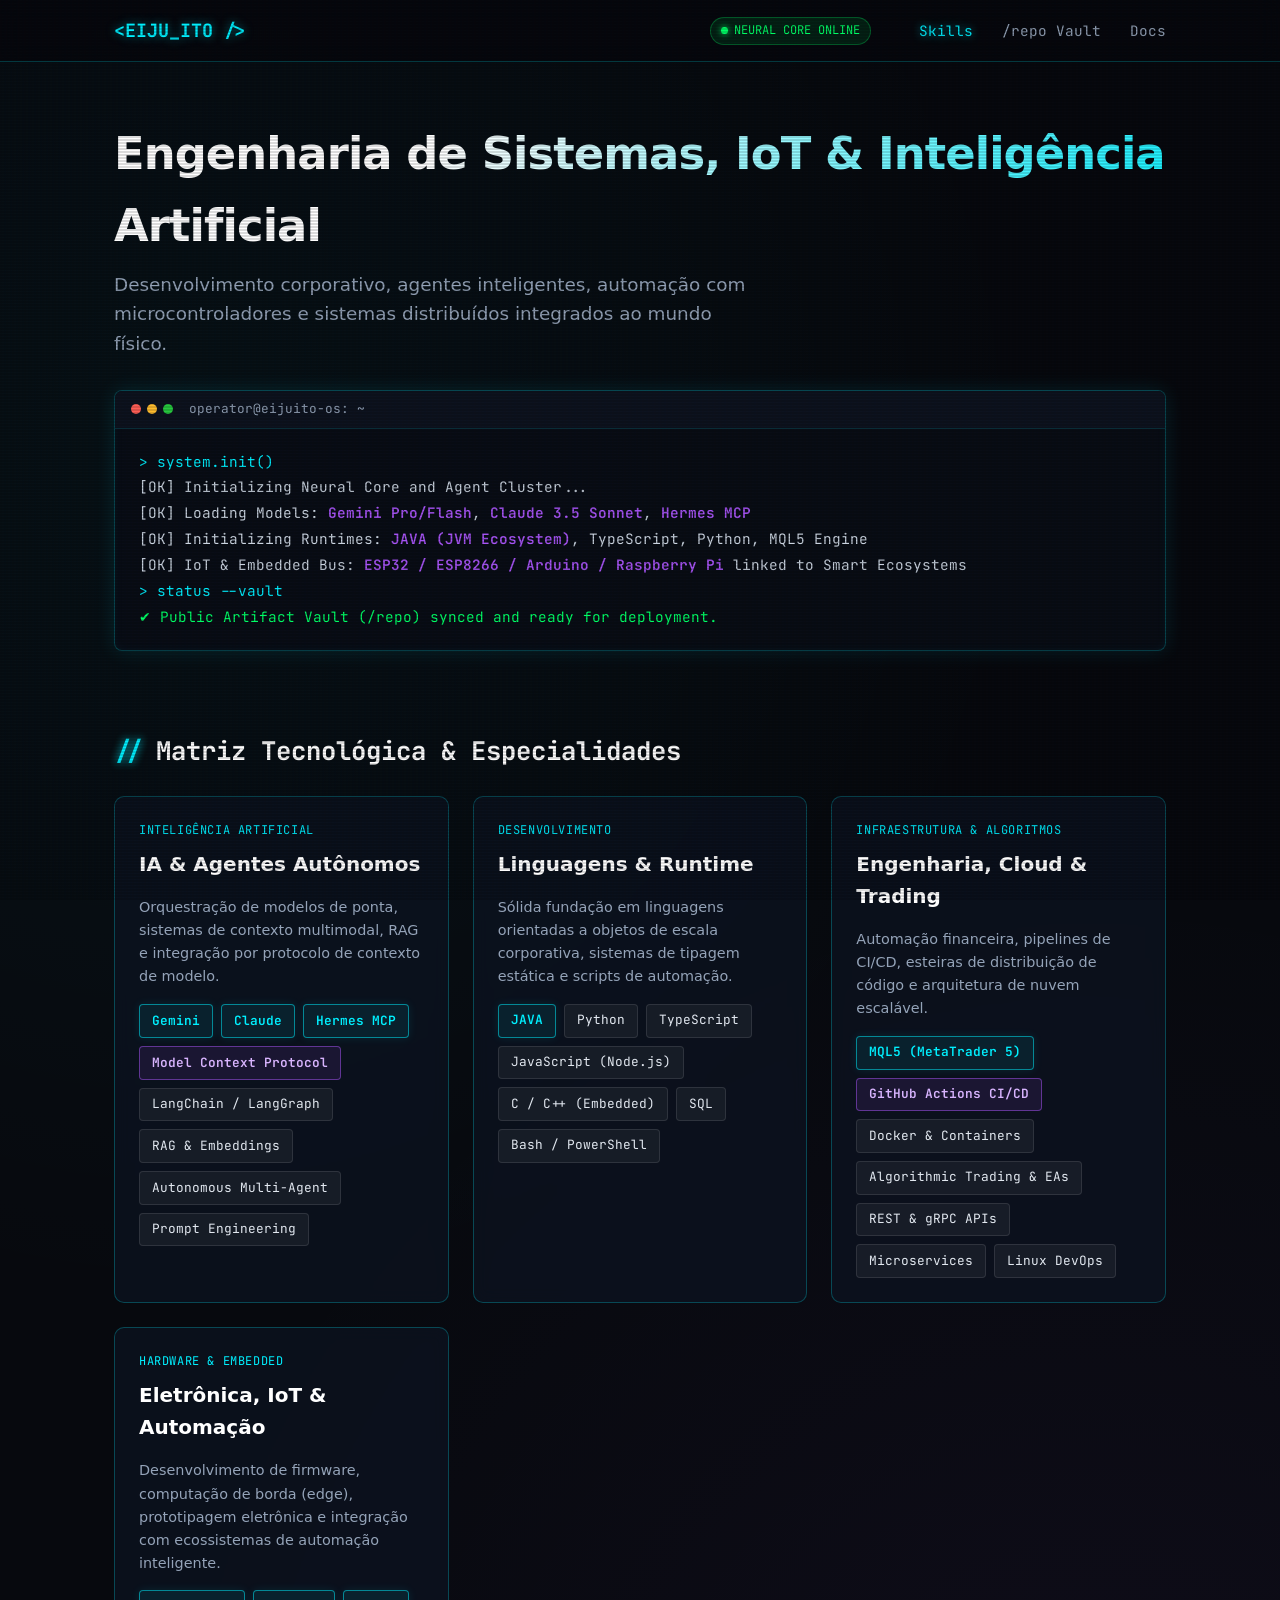
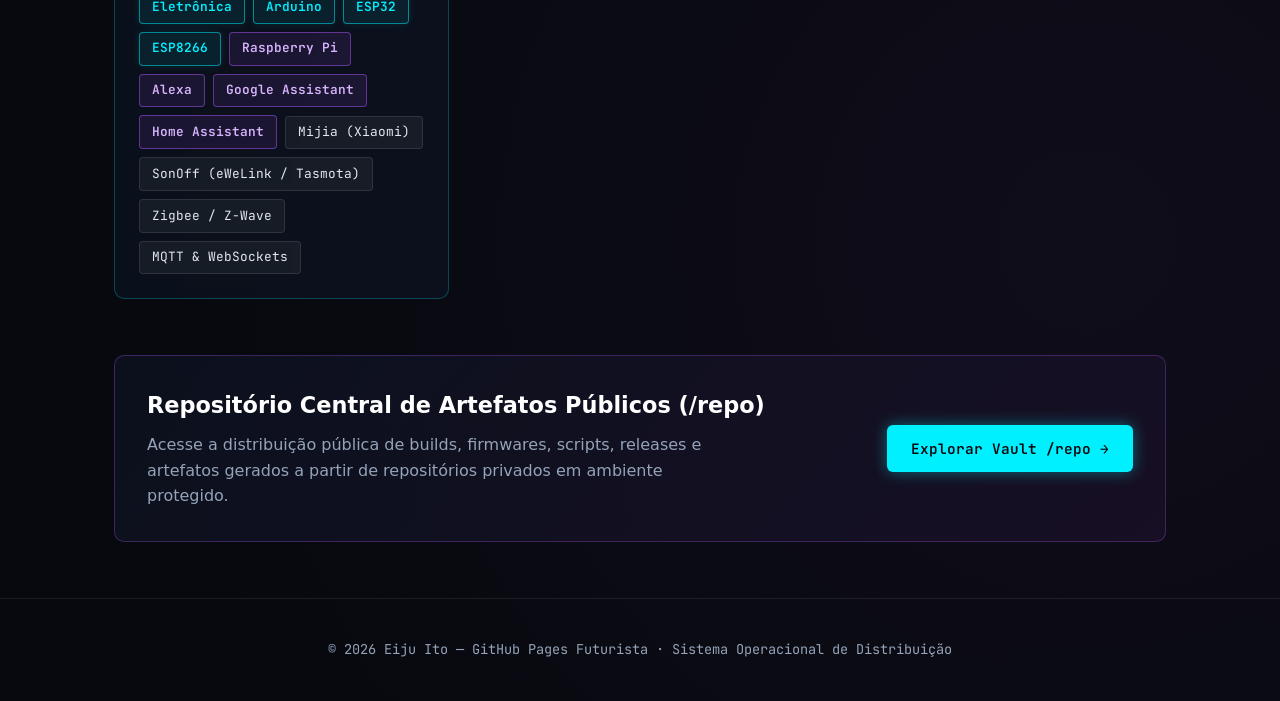
==== index.html @ 98519f4f "feat: inicializacao do github pages com design futurista HUD, vault /repo, documentacao e stack comp" ====
<!DOCTYPE html>
<html lang="pt-BR">
<head>
  <meta charset="UTF-8">
  <meta name="viewport" content="width=device-width, initial-scale=1.0">
  <title>Eiju Ito | AI & Systems Engineering HUD</title>
  <link rel="preconnect" href="https://fonts.googleapis.com">
  <link rel="preconnect" href="https://fonts.gstatic.com" crossorigin>
  <link href="https://fonts.googleapis.com/css2?family=JetBrains+Mono:wght@400;500;700&family=Plus+Jakarta+Sans:wght@400;600;800&display=swap" rel="stylesheet">
  <link rel="stylesheet" href="assets/css/main.css">
</head>
<body>

  <!-- HUD Header -->
  <header class="hud-header">
    <div class="container hud-nav">
      <a href="index.html" class="logo-hud">
        <span>&lt;EIJU_ITO /&gt;</span>
      </a>
      <div style="display: flex; align-items: center; gap: 1.5rem;">
        <span class="status-badge">
          <span class="status-dot"></span> NEURAL CORE ONLINE
        </span>
        <nav class="nav-links">
          <a href="#skills" class="active">Skills</a>
          <a href="repo/index.html">/repo Vault</a>
          <a href="docs/plano-projeto.md">Docs</a>
        </nav>
      </div>
    </div>
  </header>

  <main class="container">
    <!-- Hero Section -->
    <section class="hero">
      <h1 class="hero-title">Engenharia de Sistemas, IoT & Inteligência Artificial</h1>
      <p class="hero-subtitle">
        Desenvolvimento corporativo, agentes inteligentes, automação com microcontroladores e sistemas distribuídos integrados ao mundo físico.
      </p>

      <!-- Terminal Console Box -->
      <div class="terminal-window">
        <div class="terminal-header">
          <div class="terminal-dots">
            <span class="dot red"></span>
            <span class="dot yellow"></span>
            <span class="dot green"></span>
          </div>
          <span class="terminal-title">operator@eijuito-os: ~</span>
        </div>
        <div class="terminal-body">
          <p><span class="term-cmd">&gt; system.init()</span></p>
          <p class="term-output">[OK] Initializing Neural Core and Agent Cluster...</p>
          <p class="term-output">[OK] Loading Models: <span class="term-highlight">Gemini Pro/Flash</span>, <span class="term-highlight">Claude 3.5 Sonnet</span>, <span class="term-highlight">Hermes MCP</span></p>
          <p class="term-output">[OK] Initializing Runtimes: <span class="term-highlight">JAVA (JVM Ecosystem)</span>, TypeScript, Python, MQL5 Engine</p>
          <p class="term-output">[OK] IoT &amp; Embedded Bus: <span class="term-highlight">ESP32 / ESP8266 / Arduino / Raspberry Pi</span> linked to Smart Ecosystems</p>
          <p><span class="term-cmd">&gt; status --vault</span></p>
          <p class="term-success">&#x2714; Public Artifact Vault (/repo) synced and ready for deployment.</p>
        </div>
      </div>
    </section>

    <!-- Skills Matrix Section -->
    <section id="skills">
      <h2 class="section-title">Matriz Tecnológica & Especialidades</h2>
      
      <div class="skills-matrix">
        
        <!-- IA & Agentes -->
        <div class="hud-card">
          <div class="card-tag">Inteligência Artificial</div>
          <h3>IA & Agentes Autônomos</h3>
          <p style="color: var(--text-muted); font-size: 0.9rem;">
            Orquestração de modelos de ponta, sistemas de contexto multimodal, RAG e integração por protocolo de contexto de modelo.
          </p>
          <div class="badge-cloud">
            <span class="tech-badge lead">Gemini</span>
            <span class="tech-badge lead">Claude</span>
            <span class="tech-badge lead">Hermes MCP</span>
            <span class="tech-badge special">Model Context Protocol</span>
            <span class="tech-badge">LangChain / LangGraph</span>
            <span class="tech-badge">RAG & Embeddings</span>
            <span class="tech-badge">Autonomous Multi-Agent</span>
            <span class="tech-badge">Prompt Engineering</span>
          </div>
        </div>

        <!-- Linguagens & Runtime -->
        <div class="hud-card">
          <div class="card-tag">Desenvolvimento</div>
          <h3>Linguagens & Runtime</h3>
          <p style="color: var(--text-muted); font-size: 0.9rem;">
            Sólida fundação em linguagens orientadas a objetos de escala corporativa, sistemas de tipagem estática e scripts de automação.
          </p>
          <div class="badge-cloud">
            <span class="tech-badge lead">JAVA</span>
            <span class="tech-badge">Python</span>
            <span class="tech-badge">TypeScript</span>
            <span class="tech-badge">JavaScript (Node.js)</span>
            <span class="tech-badge">C / C++ (Embedded)</span>
            <span class="tech-badge">SQL</span>
            <span class="tech-badge">Bash / PowerShell</span>
          </div>
        </div>

        <!-- Engenharia & Cloud -->
        <div class="hud-card">
          <div class="card-tag">Infraestrutura & Algoritmos</div>
          <h3>Engenharia, Cloud & Trading</h3>
          <p style="color: var(--text-muted); font-size: 0.9rem;">
            Automação financeira, pipelines de CI/CD, esteiras de distribuição de código e arquitetura de nuvem escalável.
          </p>
          <div class="badge-cloud">
            <span class="tech-badge lead">MQL5 (MetaTrader 5)</span>
            <span class="tech-badge special">GitHub Actions CI/CD</span>
            <span class="tech-badge">Docker & Containers</span>
            <span class="tech-badge">Algorithmic Trading & EAs</span>
            <span class="tech-badge">REST & gRPC APIs</span>
            <span class="tech-badge">Microservices</span>
            <span class="tech-badge">Linux DevOps</span>
          </div>
        </div>

        <!-- Eletrônica, IoT & Automação Residencial -->
        <div class="hud-card">
          <div class="card-tag">Hardware & Embedded</div>
          <h3>Eletrônica, IoT & Automação</h3>
          <p style="color: var(--text-muted); font-size: 0.9rem;">
            Desenvolvimento de firmware, computação de borda (edge), prototipagem eletrônica e integração com ecossistemas de automação inteligente.
          </p>
          <div class="badge-cloud">
            <span class="tech-badge lead">Eletrônica</span>
            <span class="tech-badge lead">Arduino</span>
            <span class="tech-badge lead">ESP32</span>
            <span class="tech-badge lead">ESP8266</span>
            <span class="tech-badge special">Raspberry Pi</span>
            <span class="tech-badge special">Alexa</span>
            <span class="tech-badge special">Google Assistant</span>
            <span class="tech-badge special">Home Assistant</span>
            <span class="tech-badge">Mijia (Xiaomi)</span>
            <span class="tech-badge">SonOff (eWeLink / Tasmota)</span>
            <span class="tech-badge">Zigbee / Z-Wave</span>
            <span class="tech-badge">MQTT & WebSockets</span>
          </div>
        </div>

      </div>
    </section>

    <!-- Artifacts Vault Banner -->
    <section class="vault-banner">
      <div class="vault-info">
        <h3>Repositório Central de Artefatos Públicos (/repo)</h3>
        <p>
          Acesse a distribuição pública de builds, firmwares, scripts, releases e artefatos gerados a partir de repositórios privados em ambiente protegido.
        </p>
      </div>
      <a href="repo/index.html" class="btn-cyber">
        Explorar Vault /repo &rarr;
      </a>
    </section>
  </main>

  <footer>
    <div class="container">
      <p>&copy; 2026 Eiju Ito — GitHub Pages Futurista &middot; Sistema Operacional de Distribuição</p>
    </div>
  </footer>

</body>
</html>
---- assets/css/main.css ----
/* ==========================================================================
   Cyberpunk / Sci-Fi HUD Theme - eijuito.github.io
   ========================================================================== */

:root {
  --bg-dark: #07090e;
  --bg-card: rgba(13, 19, 33, 0.75);
  --bg-card-hover: rgba(20, 29, 50, 0.9);
  --border-neon: rgba(0, 240, 255, 0.25);
  --border-neon-bright: #00f0ff;
  --cyan-glow: #00f0ff;
  --purple-glow: #a855f7;
  --green-glow: #00ff66;
  --text-main: #f1f5f9;
  --text-muted: #94a3b8;
  --font-mono: 'JetBrains Mono', 'Fira Code', Consolas, Monaco, monospace;
  --font-sans: system-ui, -apple-system, BlinkMacSystemFont, 'Segoe UI', Roboto, sans-serif;
}

* {
  box-sizing: border-box;
  margin: 0;
  padding: 0;
}

body {
  background-color: var(--bg-dark);
  color: var(--text-main);
  font-family: var(--font-sans);
  line-height: 1.6;
  position: relative;
  overflow-x: hidden;
  background-image: 
    radial-gradient(circle at 15% 20%, rgba(0, 240, 255, 0.04) 0%, transparent 40%),
    radial-gradient(circle at 85% 80%, rgba(168, 85, 247, 0.05) 0%, transparent 45%);
}

/* Efeito de scanline sutil */
body::before {
  content: " ";
  display: block;
  position: fixed;
  top: 0; left: 0; bottom: 0; right: 0;
  background: linear-gradient(rgba(18, 16, 16, 0) 50%, rgba(0, 0, 0, 0.2) 50%), linear-gradient(90deg, rgba(255, 0, 0, 0.01), rgba(0, 255, 0, 0.005), rgba(0, 0, 255, 0.01));
  z-index: 100;
  background-size: 100% 3px, 6px 100%;
  pointer-events: none;
  opacity: 0.7;
}

.container {
  width: 100%;
  max-width: 1100px;
  margin: 0 auto;
  padding: 0 1.5rem;
  position: relative;
  z-index: 2;
}

/* HUD Top Header */
.hud-header {
  border-bottom: 1px solid var(--border-neon);
  background: rgba(7, 9, 14, 0.85);
  backdrop-filter: blur(12px);
  position: sticky;
  top: 0;
  z-index: 50;
  padding: 1rem 0;
}

.hud-nav {
  display: flex;
  justify-content: space-between;
  align-items: center;
}

.logo-hud {
  font-family: var(--font-mono);
  font-weight: 700;
  font-size: 1.15rem;
  color: var(--cyan-glow);
  text-shadow: 0 0 10px rgba(0, 240, 255, 0.5);
  text-decoration: none;
  display: flex;
  align-items: center;
  gap: 0.5rem;
}

.status-badge {
  display: inline-flex;
  align-items: center;
  gap: 0.4rem;
  font-size: 0.75rem;
  font-family: var(--font-mono);
  color: var(--green-glow);
  background: rgba(0, 255, 102, 0.1);
  padding: 0.2rem 0.6rem;
  border-radius: 9999px;
  border: 1px solid rgba(0, 255, 102, 0.3);
}

.status-dot {
  width: 7px;
  height: 7px;
  background-color: var(--green-glow);
  border-radius: 50%;
  box-shadow: 0 0 6px var(--green-glow);
  animation: pulse 2s infinite;
}

@keyframes pulse {
  0%, 100% { opacity: 1; transform: scale(1); }
  50% { opacity: 0.4; transform: scale(0.9); }
}

.nav-links a {
  color: var(--text-muted);
  text-decoration: none;
  font-family: var(--font-mono);
  font-size: 0.9rem;
  margin-left: 1.5rem;
  transition: all 0.2s ease;
}

.nav-links a:hover, .nav-links a.active {
  color: var(--cyan-glow);
  text-shadow: 0 0 8px rgba(0, 240, 255, 0.6);
}

/* Hero & Terminal Section */
.hero {
  padding: 3.5rem 0 2rem;
}

.hero-title {
  font-size: 2.8rem;
  font-weight: 800;
  letter-spacing: -0.02em;
  background: linear-gradient(135deg, #ffffff 30%, var(--cyan-glow) 100%);
  -webkit-background-clip: text;
  -webkit-text-fill-color: transparent;
  margin-bottom: 0.5rem;
}

.hero-subtitle {
  color: var(--text-muted);
  font-size: 1.15rem;
  margin-bottom: 2rem;
  max-width: 650px;
}

/* Terminal Console Box */
.terminal-window {
  background: rgba(10, 14, 23, 0.95);
  border: 1px solid var(--border-neon);
  border-radius: 8px;
  box-shadow: 0 0 20px rgba(0, 240, 255, 0.12), inset 0 0 10px rgba(0, 240, 255, 0.05);
  overflow: hidden;
  margin-bottom: 3rem;
  font-family: var(--font-mono);
}

.terminal-header {
  background: #0d131f;
  padding: 0.5rem 1rem;
  display: flex;
  align-items: center;
  border-bottom: 1px solid rgba(0, 240, 255, 0.15);
}

.terminal-dots {
  display: flex;
  gap: 6px;
}

.dot {
  width: 10px;
  height: 10px;
  border-radius: 50%;
}
.dot.red { background: #ff5f56; }
.dot.yellow { background: #ffbd2e; }
.dot.green { background: #27c93f; }

.terminal-title {
  color: var(--text-muted);
  font-size: 0.8rem;
  margin-left: 1rem;
}

.terminal-body {
  padding: 1.25rem 1.5rem;
  font-size: 0.9rem;
  line-height: 1.8;
}

.term-cmd { color: var(--cyan-glow); }
.term-success { color: var(--green-glow); }
.term-output { color: #cbd5e1; }
.term-highlight { color: var(--purple-glow); font-weight: 600; }

/* HUD Matrix Grid (Skills / Stacks) */
.section-title {
  font-size: 1.6rem;
  font-weight: 700;
  margin-bottom: 1.5rem;
  display: flex;
  align-items: center;
  gap: 0.75rem;
  font-family: var(--font-mono);
  color: #fff;
}

.section-title::before {
  content: "//";
  color: var(--cyan-glow);
  text-shadow: 0 0 8px var(--cyan-glow);
}

.skills-matrix {
  display: grid;
  grid-template-columns: repeat(auto-fit, minmax(320px, 1fr));
  gap: 1.5rem;
  margin-bottom: 3.5rem;
}

.hud-card {
  background: var(--bg-card);
  border: 1px solid var(--border-neon);
  border-radius: 10px;
  padding: 1.5rem;
  backdrop-filter: blur(8px);
  position: relative;
  transition: all 0.3s cubic-bezier(0.16, 1, 0.3, 1);
}

.hud-card::after {
  content: '';
  position: absolute;
  top: 0; left: 0;
  width: 100%; height: 2px;
  background: linear-gradient(90deg, transparent, var(--cyan-glow), transparent);
  opacity: 0;
  transition: opacity 0.3s;
}

.hud-card:hover {
  transform: translateY(-4px);
  border-color: var(--cyan-glow);
  box-shadow: 0 6px 25px rgba(0, 240, 255, 0.15);
  background: var(--bg-card-hover);
}

.hud-card:hover::after {
  opacity: 1;
}

.card-tag {
  font-family: var(--font-mono);
  font-size: 0.75rem;
  letter-spacing: 0.05em;
  color: var(--cyan-glow);
  margin-bottom: 0.5rem;
  text-transform: uppercase;
}

.hud-card h3 {
  font-size: 1.25rem;
  margin-bottom: 1rem;
  color: #ffffff;
}

.badge-cloud {
  display: flex;
  flex-wrap: wrap;
  gap: 0.5rem;
  margin-top: 1rem;
}

.tech-badge {
  font-family: var(--font-mono);
  font-size: 0.8rem;
  background: rgba(255, 255, 255, 0.05);
  border: 1px solid rgba(255, 255, 255, 0.1);
  padding: 0.35rem 0.75rem;
  border-radius: 4px;
  color: #e2e8f0;
  transition: all 0.2s;
}

.tech-badge.lead {
  border-color: rgba(0, 240, 255, 0.5);
  background: rgba(0, 240, 255, 0.08);
  color: var(--cyan-glow);
  font-weight: 600;
  box-shadow: 0 0 10px rgba(0, 240, 255, 0.1);
}

.tech-badge.special {
  border-color: rgba(168, 85, 247, 0.5);
  background: rgba(168, 85, 247, 0.1);
  color: #d8b4fe;
  font-weight: 600;
}

.hud-card:hover .tech-badge:hover {
  background: rgba(0, 240, 255, 0.18);
  border-color: var(--cyan-glow);
  color: #fff;
}

/* Vault / Repositories Banner */
.vault-banner {
  background: linear-gradient(135deg, rgba(13, 19, 33, 0.8) 0%, rgba(26, 16, 40, 0.8) 100%);
  border: 1px solid rgba(168, 85, 247, 0.3);
  border-radius: 10px;
  padding: 2rem;
  margin-bottom: 3.5rem;
  display: flex;
  justify-content: space-between;
  align-items: center;
  flex-wrap: wrap;
  gap: 1.5rem;
}

.vault-info h3 {
  font-size: 1.4rem;
  color: #fff;
  margin-bottom: 0.5rem;
}

.vault-info p {
  color: var(--text-muted);
  max-width: 600px;
}

.btn-cyber {
  display: inline-flex;
  align-items: center;
  gap: 0.6rem;
  font-family: var(--font-mono);
  font-size: 0.9rem;
  font-weight: 600;
  color: #07090e;
  background: var(--cyan-glow);
  padding: 0.75rem 1.5rem;
  border-radius: 6px;
  text-decoration: none;
  box-shadow: 0 0 15px rgba(0, 240, 255, 0.4);
  transition: all 0.25s ease;
}

.btn-cyber:hover {
  background: #ffffff;
  box-shadow: 0 0 25px rgba(0, 240, 255, 0.8);
  transform: translateY(-2px);
}

/* Table styling for repo view */
.table-responsive {
  overflow-x: auto;
  border: 1px solid var(--border-neon);
  border-radius: 8px;
  background: var(--bg-card);
}

table {
  width: 100%;
  border-collapse: collapse;
}

th, td {
  padding: 1rem 1.25rem;
  text-align: left;
  border-bottom: 1px solid rgba(255, 255, 255, 0.05);
}

th {
  background: rgba(0, 240, 255, 0.05);
  font-family: var(--font-mono);
  font-size: 0.85rem;
  color: var(--cyan-glow);
  text-transform: uppercase;
  letter-spacing: 0.05em;
}

td {
  font-size: 0.95rem;
}

.btn-download {
  display: inline-block;
  background: rgba(0, 240, 255, 0.1);
  color: var(--cyan-glow);
  border: 1px solid rgba(0, 240, 255, 0.3);
  padding: 0.4rem 0.9rem;
  border-radius: 4px;
  text-decoration: none;
  font-family: var(--font-mono);
  font-size: 0.85rem;
  transition: all 0.2s;
}

.btn-download:hover {
  background: var(--cyan-glow);
  color: #000;
  box-shadow: 0 0 12px rgba(0, 240, 255, 0.5);
}

/* Footer */
footer {
  border-top: 1px solid rgba(255, 255, 255, 0.08);
  padding: 2.5rem 0;
  text-align: center;
  font-family: var(--font-mono);
  font-size: 0.85rem;
  color: var(--text-muted);
}
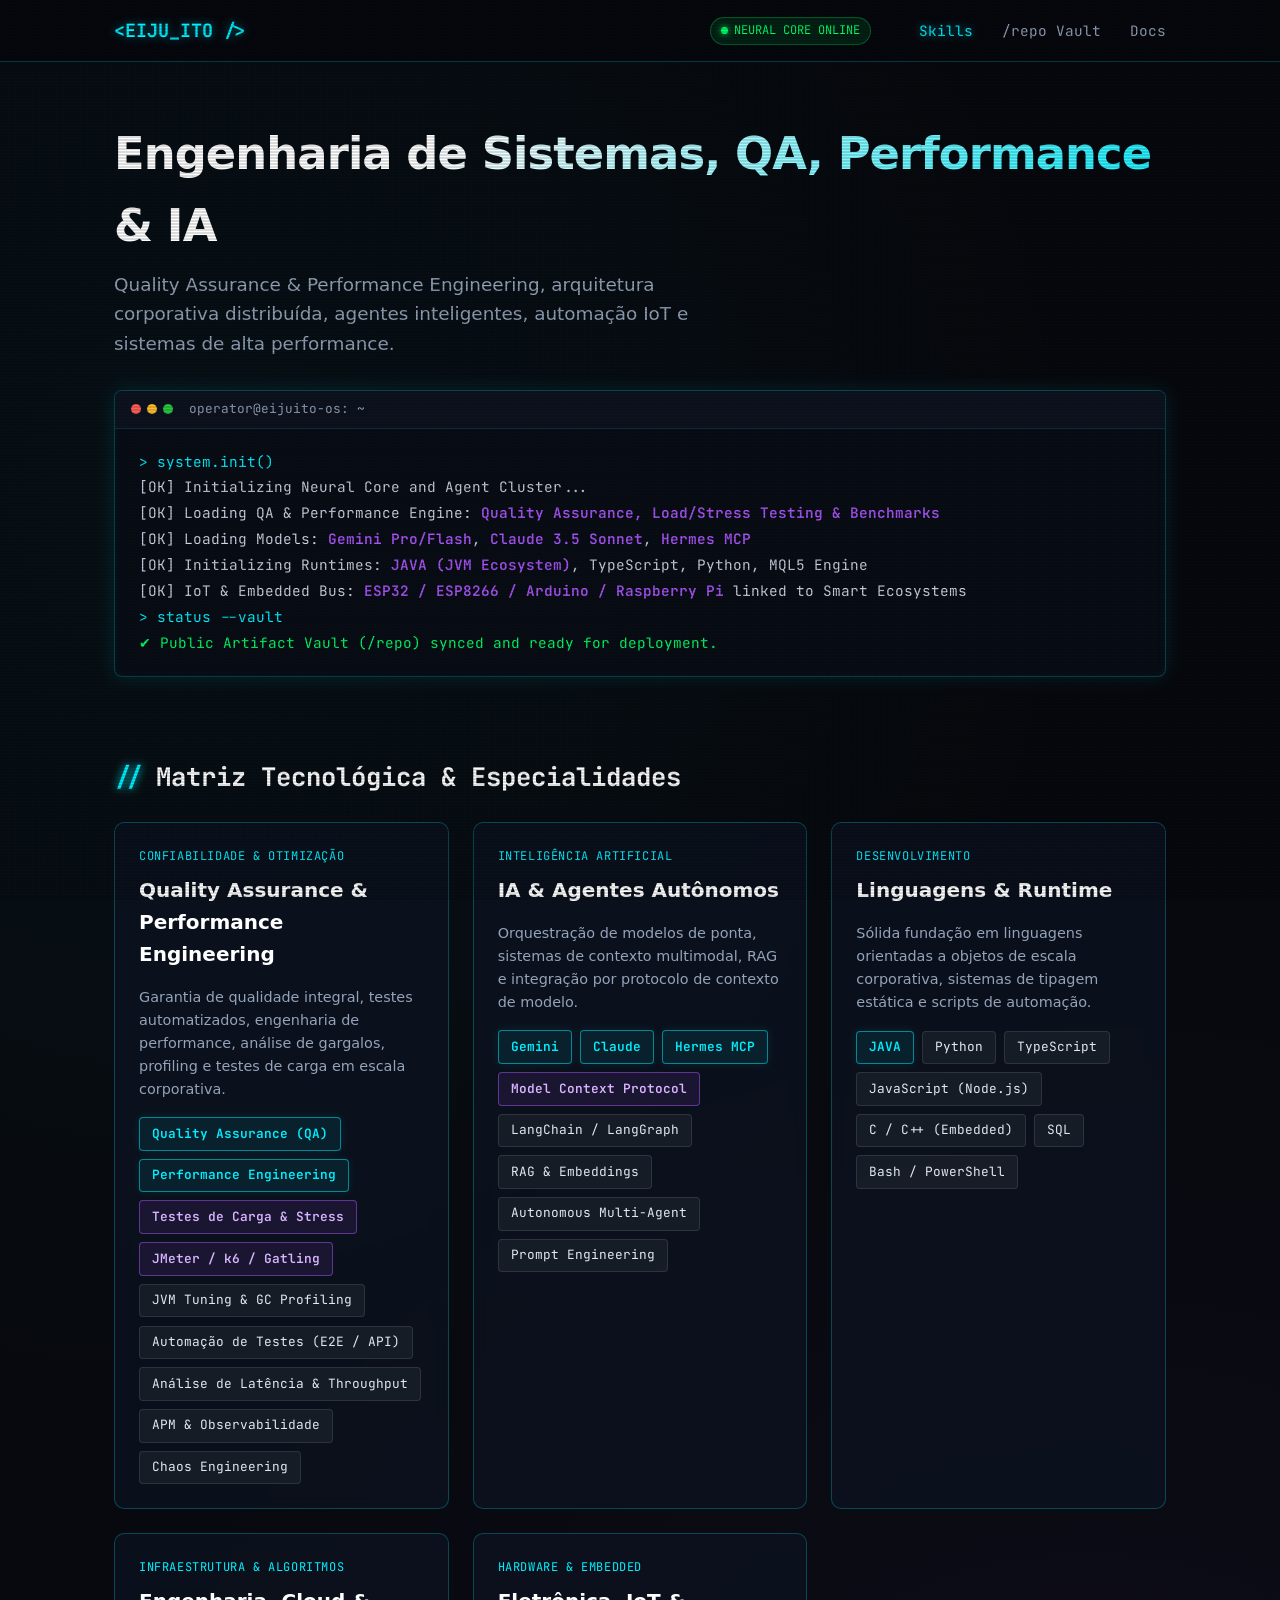
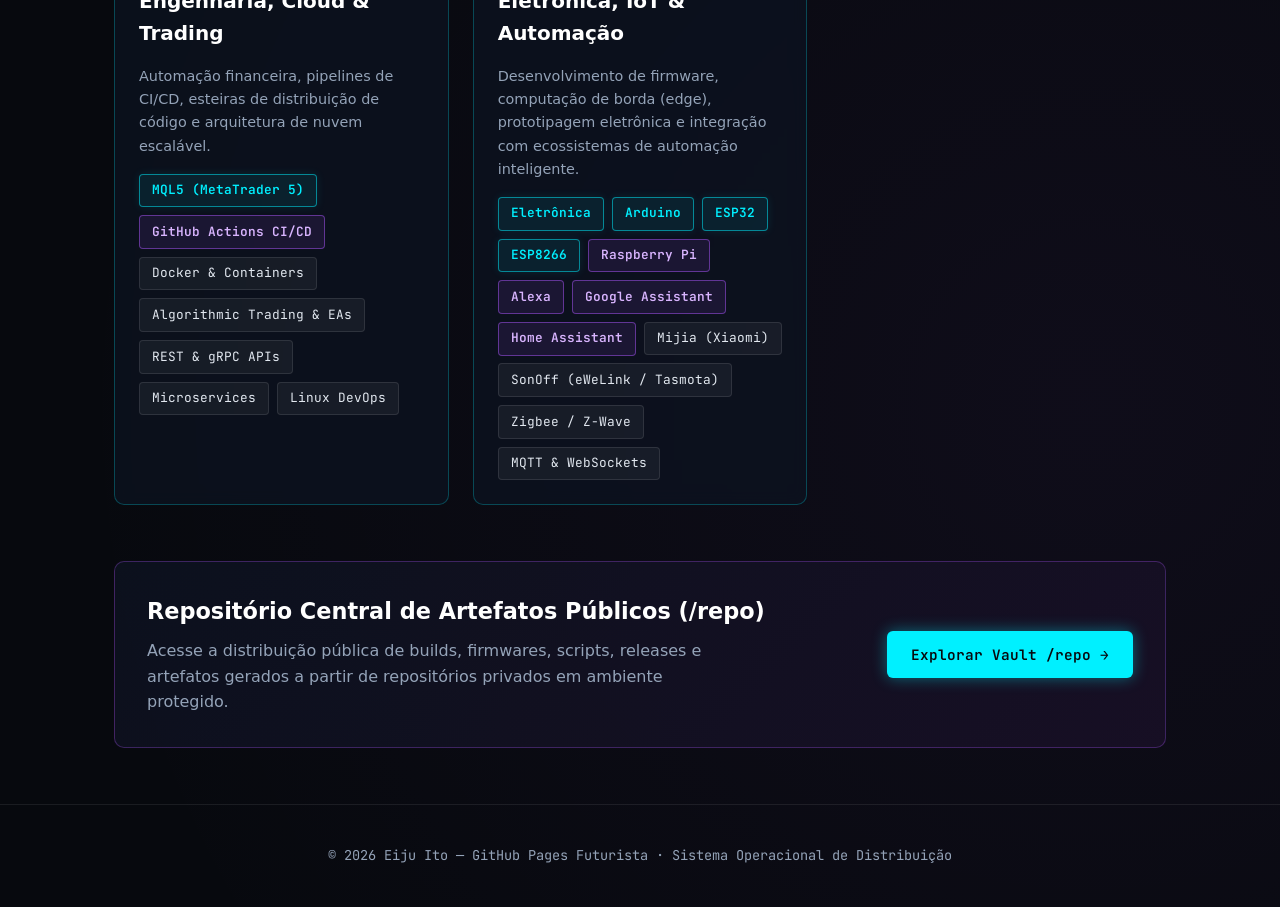
==== commit 38983623: "feat: adicionar Quality Assurance e Performance Engineer na stack e docs" ====
--- a/index.html
+++ b/index.html
@@ -33,9 +33,9 @@
   <main class="container">
     <!-- Hero Section -->
     <section class="hero">
-      <h1 class="hero-title">Engenharia de Sistemas, IoT & Inteligência Artificial</h1>
+      <h1 class="hero-title">Engenharia de Sistemas, QA, Performance &amp; IA</h1>
       <p class="hero-subtitle">
-        Desenvolvimento corporativo, agentes inteligentes, automação com microcontroladores e sistemas distribuídos integrados ao mundo físico.
+        Quality Assurance &amp; Performance Engineering, arquitetura corporativa distribuída, agentes inteligentes, automação IoT e sistemas de alta performance.
       </p>
 
       <!-- Terminal Console Box -->
@@ -51,6 +51,7 @@
         <div class="terminal-body">
           <p><span class="term-cmd">&gt; system.init()</span></p>
           <p class="term-output">[OK] Initializing Neural Core and Agent Cluster...</p>
+          <p class="term-output">[OK] Loading QA &amp; Performance Engine: <span class="term-highlight">Quality Assurance, Load/Stress Testing &amp; Benchmarks</span></p>
           <p class="term-output">[OK] Loading Models: <span class="term-highlight">Gemini Pro/Flash</span>, <span class="term-highlight">Claude 3.5 Sonnet</span>, <span class="term-highlight">Hermes MCP</span></p>
           <p class="term-output">[OK] Initializing Runtimes: <span class="term-highlight">JAVA (JVM Ecosystem)</span>, TypeScript, Python, MQL5 Engine</p>
           <p class="term-output">[OK] IoT &amp; Embedded Bus: <span class="term-highlight">ESP32 / ESP8266 / Arduino / Raspberry Pi</span> linked to Smart Ecosystems</p>
@@ -66,6 +67,26 @@
       
       <div class="skills-matrix">
         
+        <!-- QA & Performance Engineering -->
+        <div class="hud-card">
+          <div class="card-tag">Confiabilidade &amp; Otimização</div>
+          <h3>Quality Assurance &amp; Performance Engineering</h3>
+          <p style="color: var(--text-muted); font-size: 0.9rem;">
+            Garantia de qualidade integral, testes automatizados, engenharia de performance, análise de gargalos, profiling e testes de carga em escala corporativa.
+          </p>
+          <div class="badge-cloud">
+            <span class="tech-badge lead">Quality Assurance (QA)</span>
+            <span class="tech-badge lead">Performance Engineering</span>
+            <span class="tech-badge special">Testes de Carga &amp; Stress</span>
+            <span class="tech-badge special">JMeter / k6 / Gatling</span>
+            <span class="tech-badge">JVM Tuning &amp; GC Profiling</span>
+            <span class="tech-badge">Automação de Testes (E2E / API)</span>
+            <span class="tech-badge">Análise de Latência &amp; Throughput</span>
+            <span class="tech-badge">APM &amp; Observabilidade</span>
+            <span class="tech-badge">Chaos Engineering</span>
+          </div>
+        </div>
+
         <!-- IA & Agentes -->
         <div class="hud-card">
           <div class="card-tag">Inteligência Artificial</div>
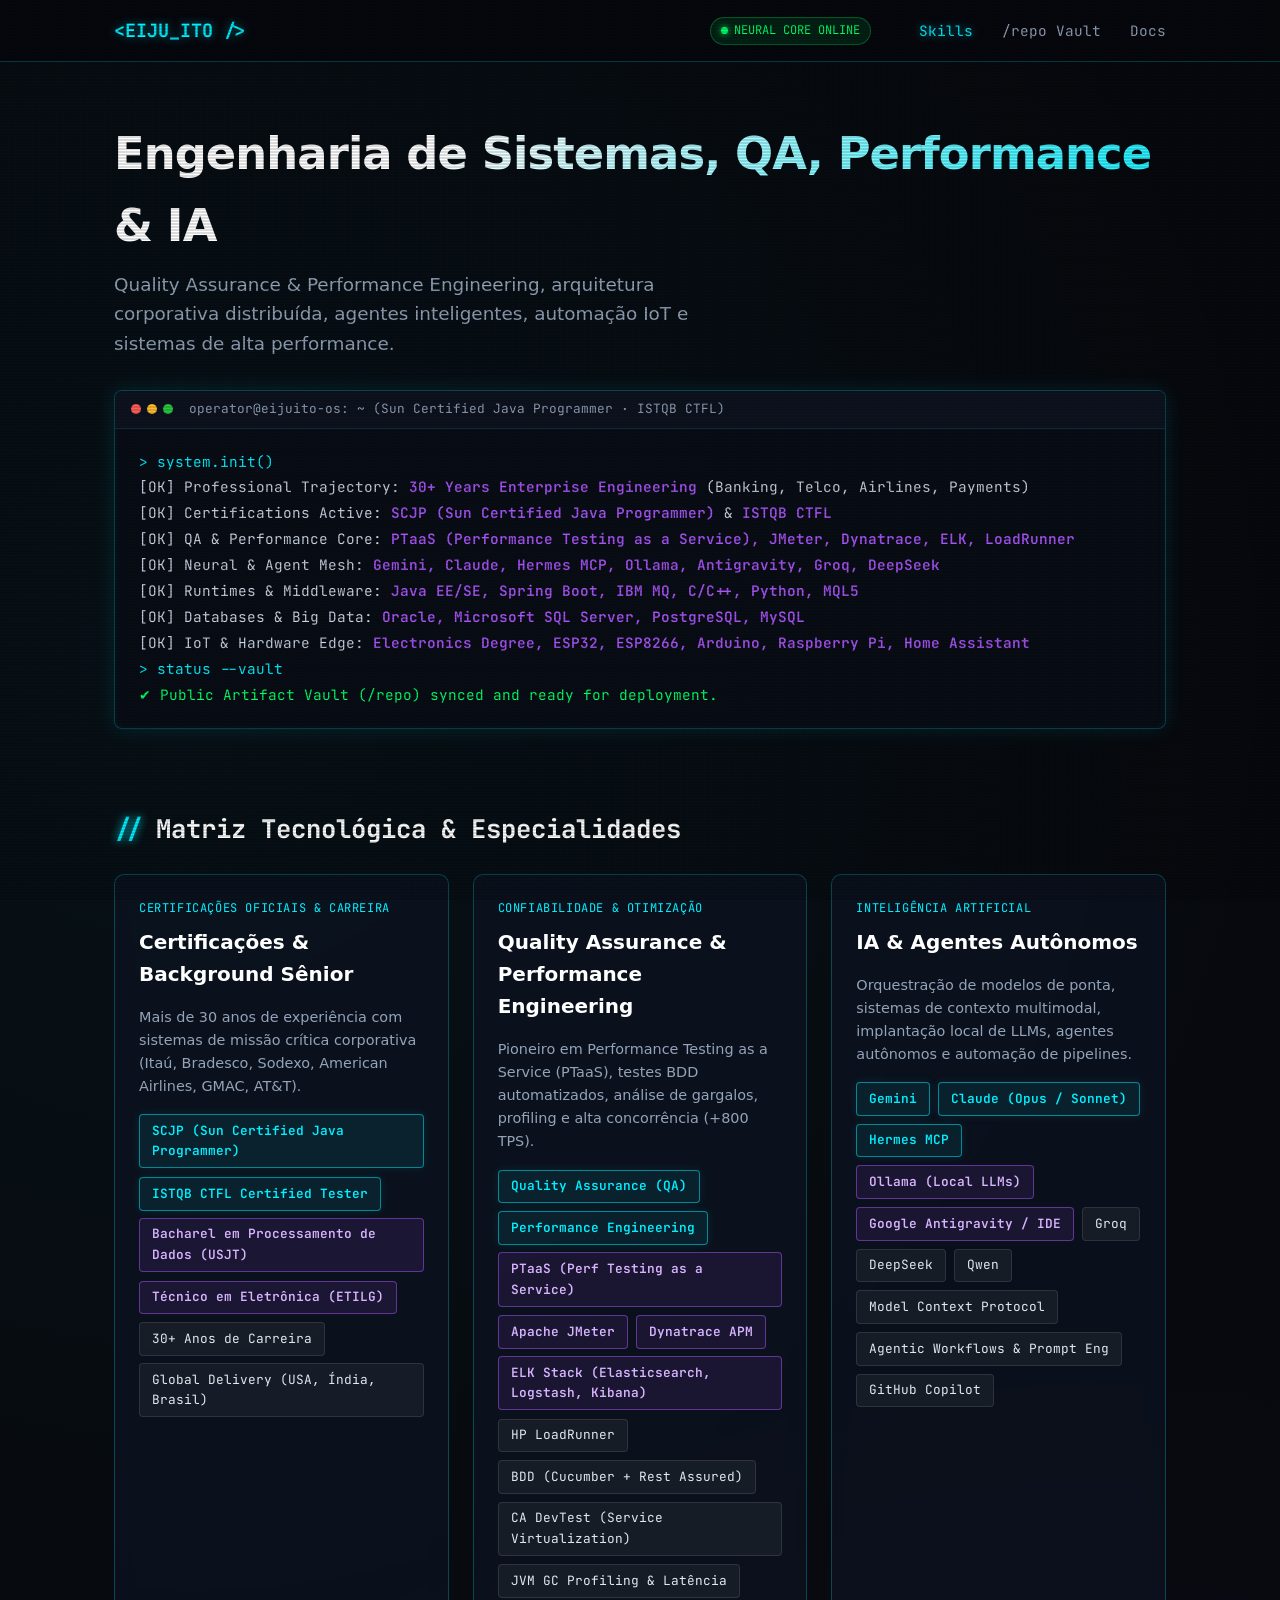
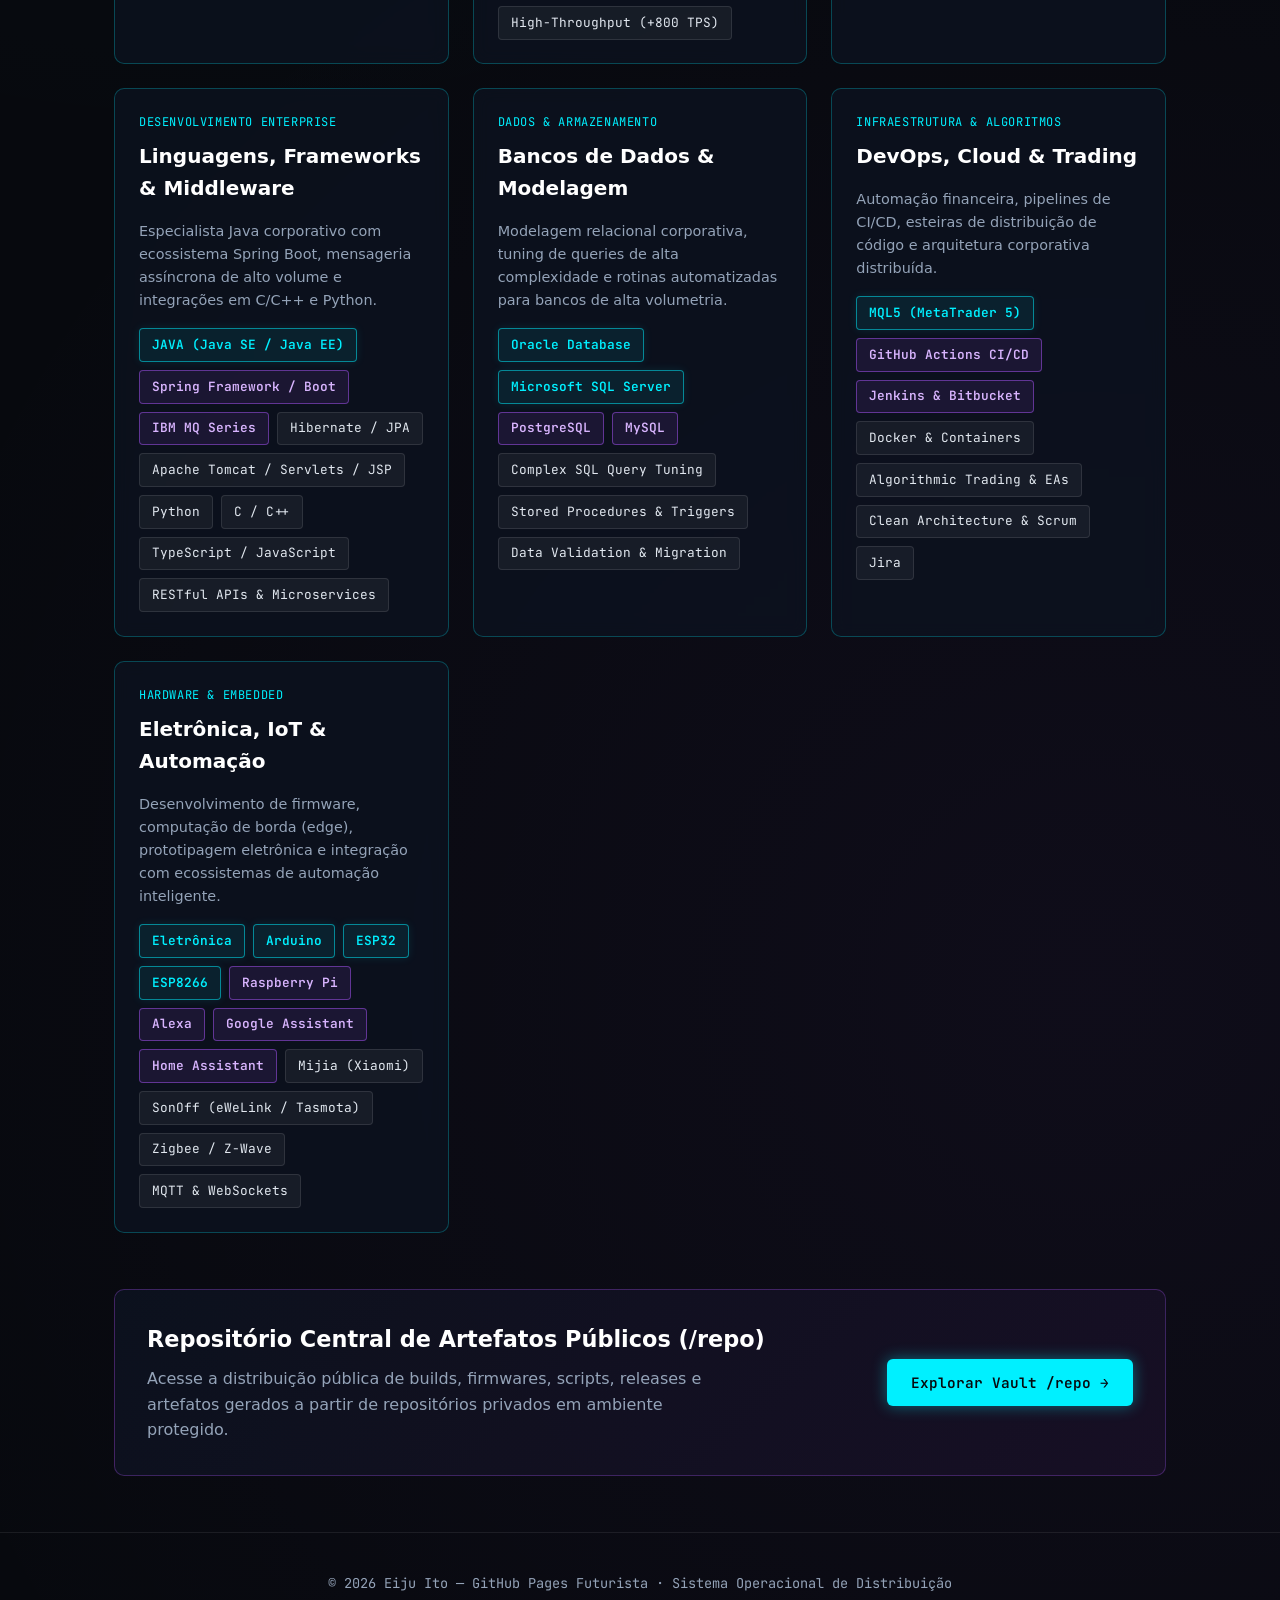
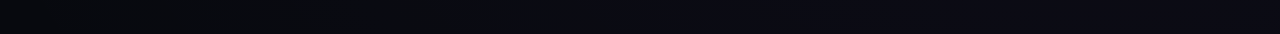
==== commit 50dabda9: "feat: alinhar stack e destaques tecnicos com o curriculo executivo oficial" ====
--- a/index.html
+++ b/index.html
@@ -46,15 +46,17 @@
             <span class="dot yellow"></span>
             <span class="dot green"></span>
           </div>
-          <span class="terminal-title">operator@eijuito-os: ~</span>
+          <span class="terminal-title">operator@eijuito-os: ~ (Sun Certified Java Programmer &middot; ISTQB CTFL)</span>
         </div>
         <div class="terminal-body">
           <p><span class="term-cmd">&gt; system.init()</span></p>
-          <p class="term-output">[OK] Initializing Neural Core and Agent Cluster...</p>
-          <p class="term-output">[OK] Loading QA &amp; Performance Engine: <span class="term-highlight">Quality Assurance, Load/Stress Testing &amp; Benchmarks</span></p>
-          <p class="term-output">[OK] Loading Models: <span class="term-highlight">Gemini Pro/Flash</span>, <span class="term-highlight">Claude 3.5 Sonnet</span>, <span class="term-highlight">Hermes MCP</span></p>
-          <p class="term-output">[OK] Initializing Runtimes: <span class="term-highlight">JAVA (JVM Ecosystem)</span>, TypeScript, Python, MQL5 Engine</p>
-          <p class="term-output">[OK] IoT &amp; Embedded Bus: <span class="term-highlight">ESP32 / ESP8266 / Arduino / Raspberry Pi</span> linked to Smart Ecosystems</p>
+          <p class="term-output">[OK] Professional Trajectory: <span class="term-highlight">30+ Years Enterprise Engineering</span> (Banking, Telco, Airlines, Payments)</p>
+          <p class="term-output">[OK] Certifications Active: <span class="term-highlight">SCJP (Sun Certified Java Programmer)</span> &amp; <span class="term-highlight">ISTQB CTFL</span></p>
+          <p class="term-output">[OK] QA &amp; Performance Core: <span class="term-highlight">PTaaS (Performance Testing as a Service), JMeter, Dynatrace, ELK, LoadRunner</span></p>
+          <p class="term-output">[OK] Neural &amp; Agent Mesh: <span class="term-highlight">Gemini, Claude, Hermes MCP, Ollama, Antigravity, Groq, DeepSeek</span></p>
+          <p class="term-output">[OK] Runtimes &amp; Middleware: <span class="term-highlight">Java EE/SE, Spring Boot, IBM MQ, C/C++, Python, MQL5</span></p>
+          <p class="term-output">[OK] Databases &amp; Big Data: <span class="term-highlight">Oracle, Microsoft SQL Server, PostgreSQL, MySQL</span></p>
+          <p class="term-output">[OK] IoT &amp; Hardware Edge: <span class="term-highlight">Electronics Degree, ESP32, ESP8266, Arduino, Raspberry Pi, Home Assistant</span></p>
           <p><span class="term-cmd">&gt; status --vault</span></p>
           <p class="term-success">&#x2714; Public Artifact Vault (/repo) synced and ready for deployment.</p>
         </div>
@@ -67,78 +69,120 @@
       
       <div class="skills-matrix">
         
+        <!-- Certificações & Formação Oficial -->
+        <div class="hud-card">
+          <div class="card-tag">Certificações Oficiais &amp; Carreira</div>
+          <h3>Certificações &amp; Background Sênior</h3>
+          <p style="color: var(--text-muted); font-size: 0.9rem;">
+            Mais de 30 anos de experiência com sistemas de missão crítica corporativa (Itaú, Bradesco, Sodexo, American Airlines, GMAC, AT&amp;T).
+          </p>
+          <div class="badge-cloud">
+            <span class="tech-badge lead">SCJP (Sun Certified Java Programmer)</span>
+            <span class="tech-badge lead">ISTQB CTFL Certified Tester</span>
+            <span class="tech-badge special">Bacharel em Processamento de Dados (USJT)</span>
+            <span class="tech-badge special">Técnico em Eletrônica (ETILG)</span>
+            <span class="tech-badge">30+ Anos de Carreira</span>
+            <span class="tech-badge">Global Delivery (USA, Índia, Brasil)</span>
+          </div>
+        </div>
+
         <!-- QA & Performance Engineering -->
         <div class="hud-card">
           <div class="card-tag">Confiabilidade &amp; Otimização</div>
           <h3>Quality Assurance &amp; Performance Engineering</h3>
           <p style="color: var(--text-muted); font-size: 0.9rem;">
-            Garantia de qualidade integral, testes automatizados, engenharia de performance, análise de gargalos, profiling e testes de carga em escala corporativa.
+            Pioneiro em Performance Testing as a Service (PTaaS), testes BDD automatizados, análise de gargalos, profiling e alta concorrência (+800 TPS).
           </p>
           <div class="badge-cloud">
             <span class="tech-badge lead">Quality Assurance (QA)</span>
             <span class="tech-badge lead">Performance Engineering</span>
-            <span class="tech-badge special">Testes de Carga &amp; Stress</span>
-            <span class="tech-badge special">JMeter / k6 / Gatling</span>
-            <span class="tech-badge">JVM Tuning &amp; GC Profiling</span>
-            <span class="tech-badge">Automação de Testes (E2E / API)</span>
-            <span class="tech-badge">Análise de Latência &amp; Throughput</span>
-            <span class="tech-badge">APM &amp; Observabilidade</span>
-            <span class="tech-badge">Chaos Engineering</span>
+            <span class="tech-badge special">PTaaS (Perf Testing as a Service)</span>
+            <span class="tech-badge special">Apache JMeter</span>
+            <span class="tech-badge special">Dynatrace APM</span>
+            <span class="tech-badge special">ELK Stack (Elasticsearch, Logstash, Kibana)</span>
+            <span class="tech-badge">HP LoadRunner</span>
+            <span class="tech-badge">BDD (Cucumber + Rest Assured)</span>
+            <span class="tech-badge">CA DevTest (Service Virtualization)</span>
+            <span class="tech-badge">JVM GC Profiling &amp; Latência</span>
+            <span class="tech-badge">High-Throughput (+800 TPS)</span>
           </div>
         </div>
 
         <!-- IA & Agentes -->
         <div class="hud-card">
           <div class="card-tag">Inteligência Artificial</div>
-          <h3>IA & Agentes Autônomos</h3>
-          <p style="color: var(--text-muted); font-size: 0.9rem;">
-            Orquestração de modelos de ponta, sistemas de contexto multimodal, RAG e integração por protocolo de contexto de modelo.
+          <h3>IA &amp; Agentes Autônomos</h3>
+          <p style="color: var(--text-muted); font-size: 0.9rem;">
+            Orquestração de modelos de ponta, sistemas de contexto multimodal, implantação local de LLMs, agentes autônomos e automação de pipelines.
           </p>
           <div class="badge-cloud">
             <span class="tech-badge lead">Gemini</span>
-            <span class="tech-badge lead">Claude</span>
+            <span class="tech-badge lead">Claude (Opus / Sonnet)</span>
             <span class="tech-badge lead">Hermes MCP</span>
-            <span class="tech-badge special">Model Context Protocol</span>
-            <span class="tech-badge">LangChain / LangGraph</span>
-            <span class="tech-badge">RAG & Embeddings</span>
-            <span class="tech-badge">Autonomous Multi-Agent</span>
-            <span class="tech-badge">Prompt Engineering</span>
-          </div>
-        </div>
-
-        <!-- Linguagens & Runtime -->
-        <div class="hud-card">
-          <div class="card-tag">Desenvolvimento</div>
-          <h3>Linguagens & Runtime</h3>
-          <p style="color: var(--text-muted); font-size: 0.9rem;">
-            Sólida fundação em linguagens orientadas a objetos de escala corporativa, sistemas de tipagem estática e scripts de automação.
-          </p>
-          <div class="badge-cloud">
-            <span class="tech-badge lead">JAVA</span>
+            <span class="tech-badge special">Ollama (Local LLMs)</span>
+            <span class="tech-badge special">Google Antigravity / IDE</span>
+            <span class="tech-badge">Groq</span>
+            <span class="tech-badge">DeepSeek</span>
+            <span class="tech-badge">Qwen</span>
+            <span class="tech-badge">Model Context Protocol</span>
+            <span class="tech-badge">Agentic Workflows &amp; Prompt Eng</span>
+            <span class="tech-badge">GitHub Copilot</span>
+          </div>
+        </div>
+
+        <!-- Linguagens & Frameworks -->
+        <div class="hud-card">
+          <div class="card-tag">Desenvolvimento Enterprise</div>
+          <h3>Linguagens, Frameworks &amp; Middleware</h3>
+          <p style="color: var(--text-muted); font-size: 0.9rem;">
+            Especialista Java corporativo com ecossistema Spring Boot, mensageria assíncrona de alto volume e integrações em C/C++ e Python.
+          </p>
+          <div class="badge-cloud">
+            <span class="tech-badge lead">JAVA (Java SE / Java EE)</span>
+            <span class="tech-badge special">Spring Framework / Boot</span>
+            <span class="tech-badge special">IBM MQ Series</span>
+            <span class="tech-badge">Hibernate / JPA</span>
+            <span class="tech-badge">Apache Tomcat / Servlets / JSP</span>
             <span class="tech-badge">Python</span>
-            <span class="tech-badge">TypeScript</span>
-            <span class="tech-badge">JavaScript (Node.js)</span>
-            <span class="tech-badge">C / C++ (Embedded)</span>
-            <span class="tech-badge">SQL</span>
-            <span class="tech-badge">Bash / PowerShell</span>
+            <span class="tech-badge">C / C++</span>
+            <span class="tech-badge">TypeScript / JavaScript</span>
+            <span class="tech-badge">RESTful APIs &amp; Microservices</span>
+          </div>
+        </div>
+
+        <!-- Databases & Data Modeling -->
+        <div class="hud-card">
+          <div class="card-tag">Dados &amp; Armazenamento</div>
+          <h3>Bancos de Dados &amp; Modelagem</h3>
+          <p style="color: var(--text-muted); font-size: 0.9rem;">
+            Modelagem relacional corporativa, tuning de queries de alta complexidade e rotinas automatizadas para bancos de alta volumetria.
+          </p>
+          <div class="badge-cloud">
+            <span class="tech-badge lead">Oracle Database</span>
+            <span class="tech-badge lead">Microsoft SQL Server</span>
+            <span class="tech-badge special">PostgreSQL</span>
+            <span class="tech-badge special">MySQL</span>
+            <span class="tech-badge">Complex SQL Query Tuning</span>
+            <span class="tech-badge">Stored Procedures &amp; Triggers</span>
+            <span class="tech-badge">Data Validation &amp; Migration</span>
           </div>
         </div>
 
         <!-- Engenharia & Cloud -->
         <div class="hud-card">
           <div class="card-tag">Infraestrutura & Algoritmos</div>
-          <h3>Engenharia, Cloud & Trading</h3>
-          <p style="color: var(--text-muted); font-size: 0.9rem;">
-            Automação financeira, pipelines de CI/CD, esteiras de distribuição de código e arquitetura de nuvem escalável.
+          <h3>DevOps, Cloud &amp; Trading</h3>
+          <p style="color: var(--text-muted); font-size: 0.9rem;">
+            Automação financeira, pipelines de CI/CD, esteiras de distribuição de código e arquitetura corporativa distribuída.
           </p>
           <div class="badge-cloud">
             <span class="tech-badge lead">MQL5 (MetaTrader 5)</span>
             <span class="tech-badge special">GitHub Actions CI/CD</span>
-            <span class="tech-badge">Docker & Containers</span>
-            <span class="tech-badge">Algorithmic Trading & EAs</span>
-            <span class="tech-badge">REST & gRPC APIs</span>
-            <span class="tech-badge">Microservices</span>
-            <span class="tech-badge">Linux DevOps</span>
+            <span class="tech-badge special">Jenkins &amp; Bitbucket</span>
+            <span class="tech-badge">Docker &amp; Containers</span>
+            <span class="tech-badge">Algorithmic Trading &amp; EAs</span>
+            <span class="tech-badge">Clean Architecture &amp; Scrum</span>
+            <span class="tech-badge">Jira</span>
           </div>
         </div>
 
